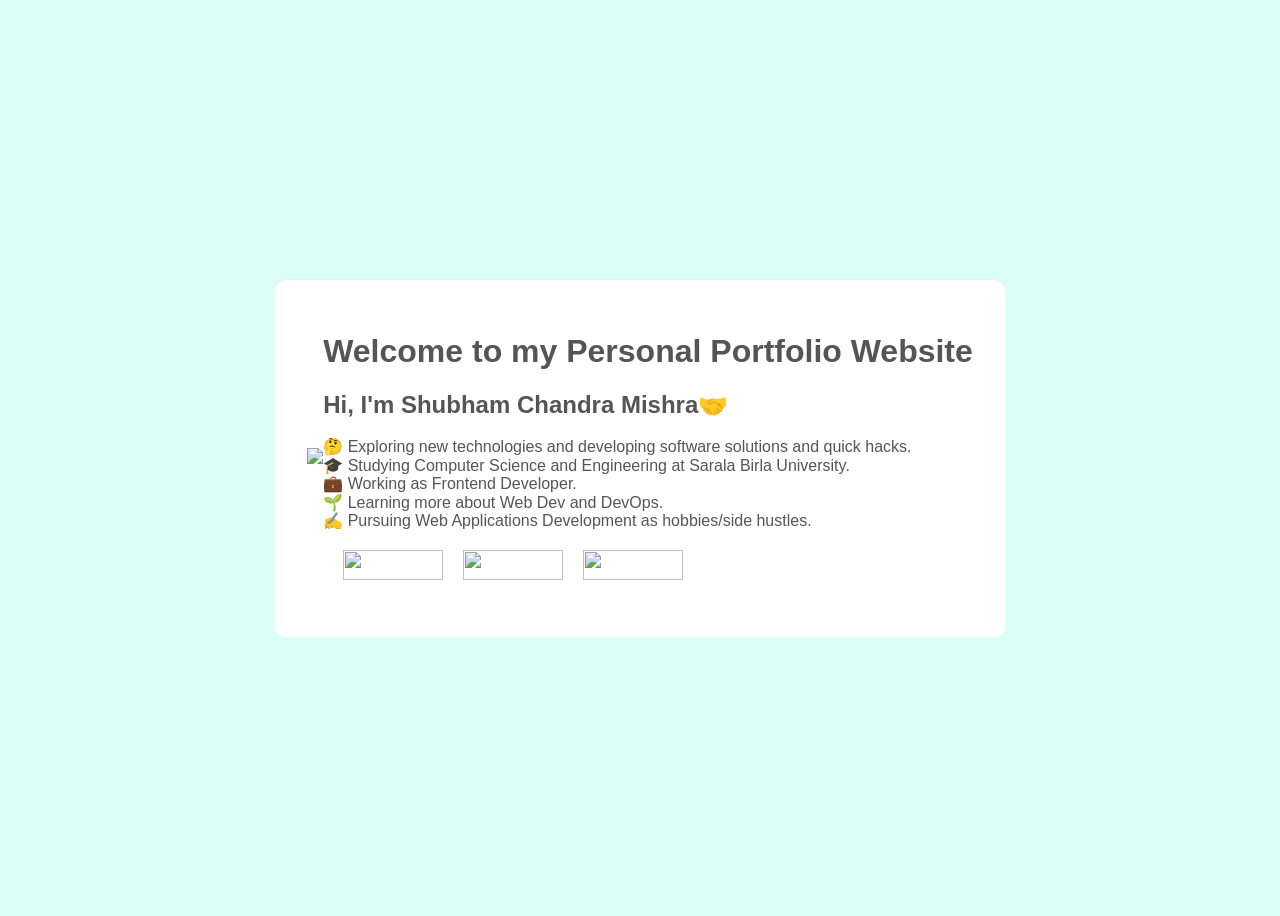
==== index.html @ 0cade4f5 "added few details" ====
<!DOCTYPE html>
<html lang="en">
  <head>
    <meta charset="UTF-8" />
    <meta http-equiv="X-UA-Compatible" content="IE=edge" />
    <meta name="viewport" content="width=device-width, initial-scale=1.0" />

    <title>Personal Portfolio Website</title>
    <link rel="stylesheet" href="./main.css" />
  </head>
  <body>
    <div class="container">
       <div>
      <img
        src="https://assets.website-files.com/627f635fb401680bbec761ef/6284c4f41a07d438a6ef1f34_Memoji_2.png"
      />
      </div>
      <div>
        <h1>Welcome to my Personal Portfolio Website</h1>
        <h2>Hi, I'm Shubham Chandra Mishra🤝</h2>
        <p>
          🤔 Exploring new technologies and developing software solutions and
          quick hacks.<br />
          🎓 Studying Computer Science and Engineering at Sarala Birla
          University.<br />
          💼 Working as Frontend Developer.<br />
          🌱 Learning more about Web Dev and DevOps.<br />
          ✍️ Pursuing Web Applications Development as hobbies/side hustles.
        </p>
        <div class="socialLinks">
        <a href="https://github.com/scmishra-cse" style="text-decoration: none; margin-right: 20px;">
          <img
            height="30"
            width="100"
            src="https://img.shields.io/badge/-GitHub-333333?style=flat&logo=github"
          >
        </a>
        
        <a href="https://www.linkedin.com/in/shubham-chandra-mishra-6200567250/" style="text-decoration: none; margin-right: 20px;">
          <img
            height="30"
            width="100"
            src="https://img.shields.io/badge/-Linkedin-333333?style=flat&logo=linkedin"
          >
        </a>
        <a href="https://twitter.com/shubh6200" style="text-decoration: none; margin-right: 20px;">
          <img
            height="30"
            width="100"
            src="https://img.shields.io/badge/-Twitter-333333?style=flat&logo=twitter"
          >
        </a>
        </div>
      </div>
    </div>
  </body>
</html>
---- main.css ----
html {
    line-height: 1.15;
    -ms-text-size-adjust: 100%;
    -webkit-text-size-adjust: 100%
}

body {
    font-size: 100%;
    color: #555;
    background: #DCFFF5;
    font-family: 'Nunito Sans', sans-serif;
    display: flex;
    justify-content: center;
    align-items: center;
    height: 100vh;
}

 .container{
    background-color: #fff;
    border-radius: 10px;
    box-shadow: inset 0 1px 1px rgba(0, 0, 0, 0.075);
    display: flex;
    justify-content: center;
    padding: 2rem;
    margin: 1em;
    align-items: center;
 }
 .socialLinks{
    display: flex;
    flex-direction: row;
    margin: 20px;
    justify-content:flex-start ;
 }
 @media (max-width: 600px) {
    .container {
        display: flex;
        flex-direction: column;
        margin: 1em;
    }
    .socialLinks{
        display: flex;
        flex-direction: column;
        justify-content: space-between;
        align-items: center;
    }
  }
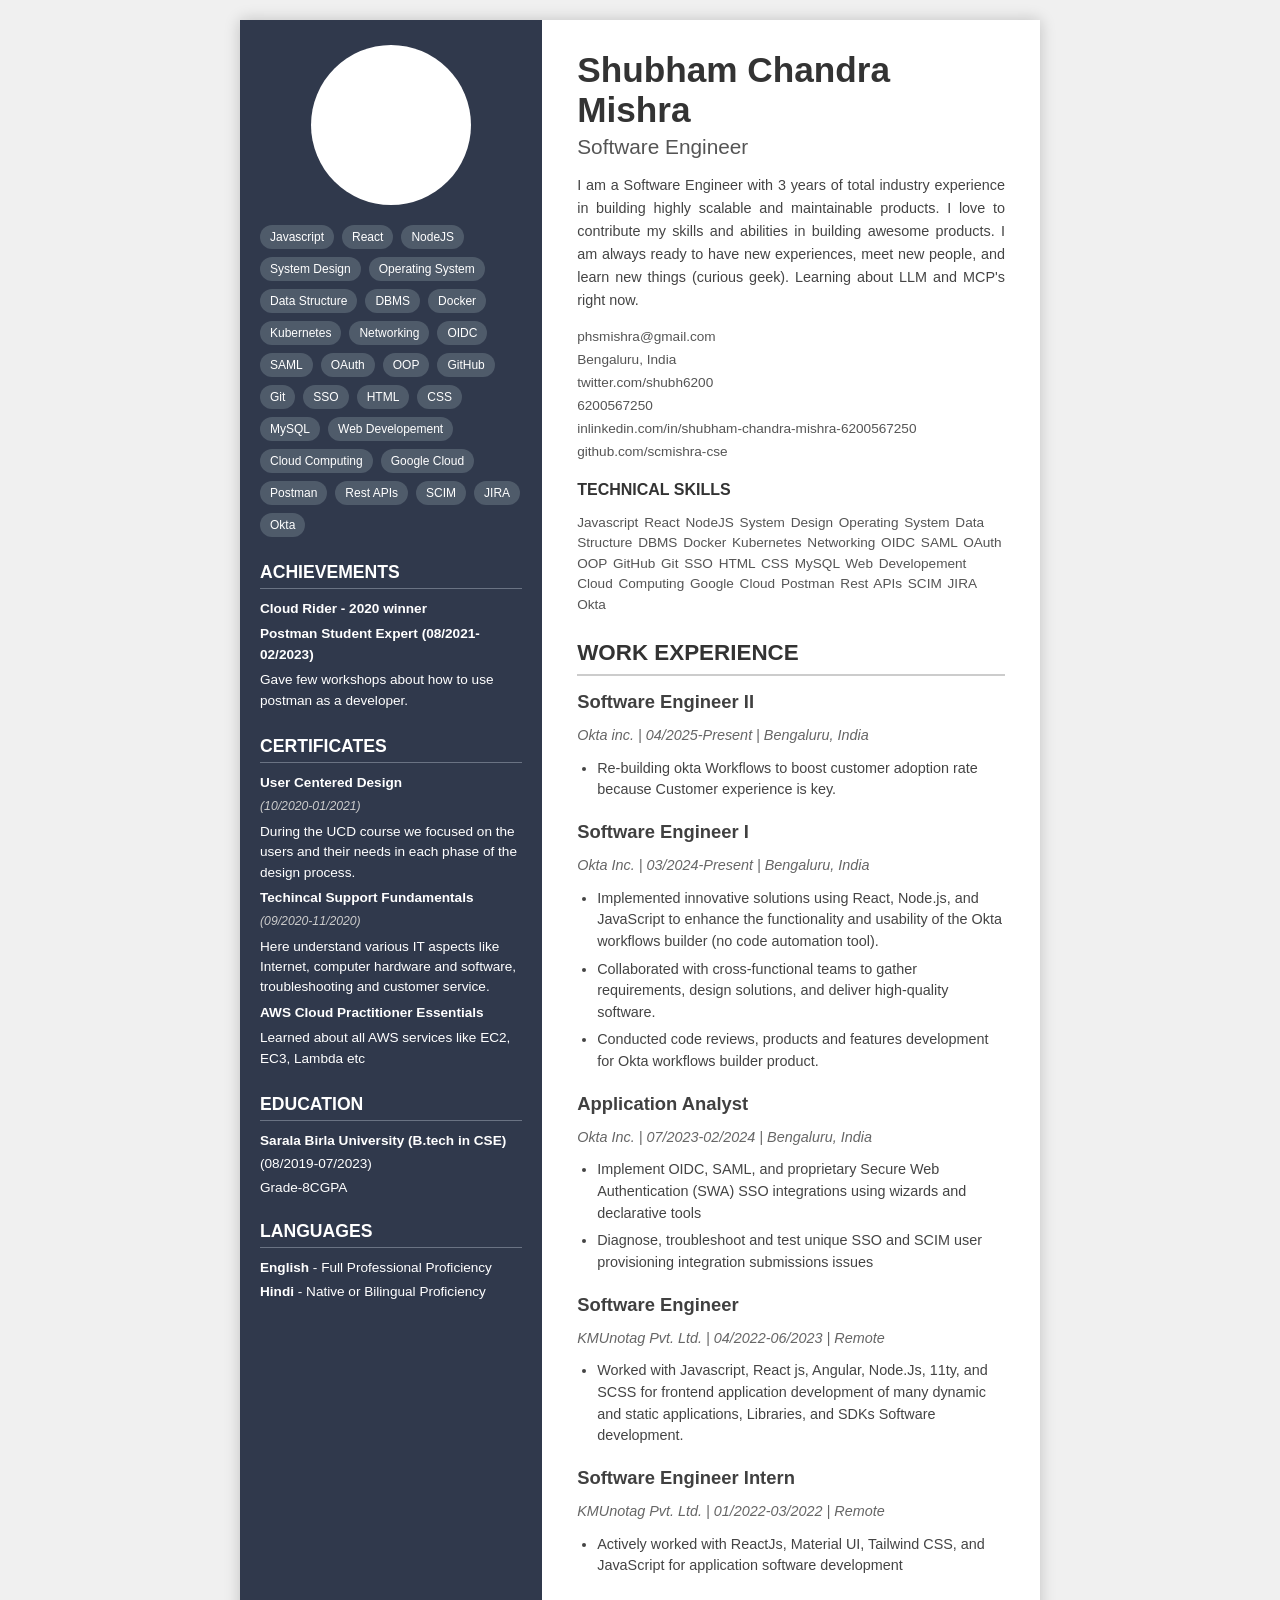
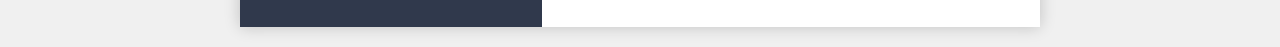
==== commit 4863ba23: "Update index.html" ====
--- a/index.html
+++ b/index.html
@@ -1,57 +1,351 @@
 <!DOCTYPE html>
 <html lang="en">
-  <head>
-    <meta charset="UTF-8" />
-    <meta http-equiv="X-UA-Compatible" content="IE=edge" />
-    <meta name="viewport" content="width=device-width, initial-scale=1.0" />
-
-    <title>Personal Portfolio Website</title>
-    <link rel="stylesheet" href="./main.css" />
-  </head>
-  <body>
-    <div class="container">
-       <div>
-      <img
-        src="https://assets.website-files.com/627f635fb401680bbec761ef/6284c4f41a07d438a6ef1f34_Memoji_2.png"
-      />
-      </div>
-      <div>
-        <h1>Welcome to my Personal Portfolio Website</h1>
-        <h2>Hi, I'm Shubham Chandra Mishra🤝</h2>
-        <p>
-          🤔 Exploring new technologies and developing software solutions and
-          quick hacks.<br />
-          🎓 Studying Computer Science and Engineering at Sarala Birla
-          University.<br />
-          💼 Working as Frontend Developer.<br />
-          🌱 Learning more about Web Dev and DevOps.<br />
-          ✍️ Pursuing Web Applications Development as hobbies/side hustles.
-        </p>
-        <div class="socialLinks">
-        <a href="https://github.com/scmishra-cse" style="text-decoration: none; margin-right: 20px;">
-          <img
-            height="30"
-            width="100"
-            src="https://img.shields.io/badge/-GitHub-333333?style=flat&logo=github"
-          >
-        </a>
-        
-        <a href="https://www.linkedin.com/in/shubham-chandra-mishra-6200567250/" style="text-decoration: none; margin-right: 20px;">
-          <img
-            height="30"
-            width="100"
-            src="https://img.shields.io/badge/-Linkedin-333333?style=flat&logo=linkedin"
-          >
-        </a>
-        <a href="https://twitter.com/shubh6200" style="text-decoration: none; margin-right: 20px;">
-          <img
-            height="30"
-            width="100"
-            src="https://img.shields.io/badge/-Twitter-333333?style=flat&logo=twitter"
-          >
-        </a>
+<head>
+    <meta charset="UTF-8">
+    <meta name="viewport" content="width=device-width, initial-scale=1.0">
+    <title>Shubham Chandra Mishra - Resume</title>
+    <style>
+        body {
+            margin: 0;
+            padding: 0;
+            font-family: 'Arial', sans-serif;
+            background-color: #f0f0f0; /* Background for the page outside the resume */
+            display: flex;
+            justify-content: center;
+            align-items: flex-start;
+            min-height: 100vh;
+            padding-top: 20px; /* Some padding at the top */
+            padding-bottom: 20px; /* Some padding at the bottom */
+        }
+
+        .resume-container {
+            display: flex;
+            width: 800px; /* Adjust width as desired, A4 is wider but this is good for screen */
+            min-height: 900px; /* Approximate height */
+            box-shadow: 0 0 15px rgba(0, 0, 0, 0.2);
+            background-color: #ffffff; /* Fallback for right column */
+        }
+
+        .left-column {
+            background-color: #30394c; /* Dark blue-gray from PDF */
+            color: white;
+            width: 38%; /* Approximate width */
+            padding: 25px 20px;
+            display: flex;
+            flex-direction: column;
+            align-items: center;
+        }
+
+        .profile-image-container {
+            width: 160px; /* Container size */
+            height: 160px; /* Container size */
+            border-radius: 50%;
+            background-color: white; /* White circular background */
+            display: flex;
+            justify-content: center;
+            align-items: center;
+            margin-bottom: 20px;
+            overflow: hidden; /* To ensure image stays circular if it's slightly off */
+        }
+
+        .profile-image {
+            width: 150px; /* Image size, slightly smaller than container for border effect */
+            height: 150px; /* Image size */
+            border-radius: 50%;
+            object-fit: cover;
+        }
+
+        .skills-pills-container {
+            display: flex;
+            flex-wrap: wrap;
+            justify-content: flex-start; /* Align pills to the start of the container */
+            gap: 8px;
+            margin-bottom: 25px;
+            width: 100%; /* Take full width of left column */
+        }
+
+        .skill-pill {
+            background-color: #4f5b6a; /* Darker gray for badges */
+            color: white;
+            padding: 5px 10px;
+            border-radius: 15px; /* Pill shape */
+            font-size: 0.75em; /* Smaller font for pills */
+            white-space: nowrap;
+        }
+
+        .sidebar-section {
+            width: 100%;
+            margin-bottom: 20px;
+        }
+
+        .sidebar-section h2 {
+            font-size: 1.1em;
+            font-weight: bold;
+            margin-top: 0;
+            margin-bottom: 10px;
+            padding-bottom: 5px;
+            border-bottom: 1px solid #6a7383; /* Lighter border within sidebar */
+            text-align: left;
+        }
+
+        .sidebar-section p,
+        .sidebar-section ul {
+            font-size: 0.85em;
+            line-height: 1.5;
+            margin-top: 0;
+            margin-bottom: 5px;
+        }
+        .sidebar-section ul {
+            padding-left: 20px;
+            list-style-position: outside;
+        }
+        .sidebar-section ul li {
+            margin-bottom: 5px;
+        }
+        .certificate-item strong, .achievement-item strong {
+            font-weight: bold;
+            display: block;
+            margin-bottom: 3px;
+        }
+        .certificate-item em {
+            font-size: 0.9em;
+            color: #cccccc;
+        }
+
+
+        .right-column {
+            background-color: #ffffff;
+            width: 62%; /* Approximate width */
+            padding: 30px 35px;
+        }
+
+        .right-column h1 {
+            font-size: 2.2em;
+            color: #333333;
+            margin-top: 0;
+            margin-bottom: 5px;
+            font-weight: 600;
+        }
+
+        .right-column .title {
+            font-size: 1.3em;
+            color: #555555;
+            margin-top: 0;
+            margin-bottom: 15px;
+            font-weight: normal;
+        }
+
+        .right-column .summary {
+            font-size: 0.9em;
+            color: #444444;
+            line-height: 1.6;
+            margin-bottom: 15px;
+            text-align: justify;
+        }
+
+        .contact-info {
+            margin-bottom: 20px;
+        }
+        .contact-info p {
+            font-size: 0.85em;
+            color: #555555;
+            margin: 4px 0;
+            line-height: 1.4;
+        }
+
+        .technical-skills-text-block {
+            margin-bottom: 25px;
+        }
+        .technical-skills-text-block h3 {
+            font-size: 1em; /* Smaller heading for this text block */
+            color: #333333;
+            margin-bottom: 5px;
+            font-weight: bold;
+        }
+        .technical-skills-text-block p {
+            font-size: 0.85em;
+            color: #555555;
+            line-height: 1.5;
+            word-spacing: 2px;
+        }
+
+
+        .work-experience h2, .other-sections h2 { /* For potential future sections in right column */
+            font-size: 1.4em;
+            color: #333333;
+            border-bottom: 2px solid #cccccc;
+            padding-bottom: 8px;
+            margin-top: 0; /* If it's the first element or after a clear separation */
+            margin-bottom: 15px;
+            font-weight: 600;
+        }
+
+        .job-entry {
+            margin-bottom: 20px;
+        }
+
+        .job-entry h3 {
+            font-size: 1.15em;
+            color: #404040;
+            margin-top: 0;
+            margin-bottom: 3px;
+            font-weight: bold;
+        }
+
+        .job-entry .company-details {
+            font-size: 0.9em;
+            color: #666666;
+            margin-bottom: 8px;
+            font-style: italic;
+        }
+
+        .job-entry ul {
+            list-style-type: disc;
+            margin-left: 0; /* Reset margin */
+            padding-left: 20px; /* Indent list items */
+            font-size: 0.9em;
+            color: #444444;
+            line-height: 1.5;
+        }
+        .job-entry ul li {
+            margin-bottom: 6px;
+        }
+
+        .education-item p, .language-item p {
+            margin: 3px 0;
+        }
+        .education-item strong {
+            font-weight: bold;
+        }
+
+    </style>
+</head>
+<body>
+    <div class="resume-container">
+        <div class="left-column">
+            <div class="profile-image-container">
+                <img src="./profile-picture.jpeg" alt="Shubham Chandra Mishra" class="profile-image">
+            </div>
+
+            <div class="skills-pills-container">
+                <span class="skill-pill">Javascript</span><span class="skill-pill">React</span><span class="skill-pill">NodeJS</span>
+                <span class="skill-pill">System Design</span><span class="skill-pill">Operating System</span><span class="skill-pill">Data Structure</span>
+                <span class="skill-pill">DBMS</span><span class="skill-pill">Docker</span><span class="skill-pill">Kubernetes</span>
+                <span class="skill-pill">Networking</span><span class="skill-pill">OIDC</span><span class="skill-pill">SAML</span>
+                <span class="skill-pill">OAuth</span><span class="skill-pill">OOP</span><span class="skill-pill">GitHub</span>
+                <span class="skill-pill">Git</span><span class="skill-pill">SSO</span><span class="skill-pill">HTML</span>
+                <span class="skill-pill">CSS</span><span class="skill-pill">MySQL</span><span class="skill-pill">Web Developement</span>
+                <span class="skill-pill">Cloud Computing</span><span class="skill-pill">Google Cloud</span><span class="skill-pill">Postman</span>
+                <span class="skill-pill">Rest APIs</span><span class="skill-pill">SCIM</span><span class="skill-pill">JIRA</span>
+                <span class="skill-pill">Okta</span>
+            </div>
+
+            <section class="sidebar-section achievements">
+                <h2>ACHIEVEMENTS</h2>
+                <div class="sidebar-content">
+                    <p class="achievement-item"><strong>Cloud Rider - 2020 winner</strong></p>
+                    <p class="achievement-item"><strong>Postman Student Expert (08/2021-02/2023)</strong></p>
+                    <p>Gave few workshops about how to use postman as a developer.</p>
+                </div>
+            </section>
+
+            <section class="sidebar-section certificates">
+                <h2>CERTIFICATES</h2>
+                <div class="sidebar-content">
+                    <div class="certificate-item">
+                        <p><strong>User Centered Design</strong> <em>(10/2020-01/2021)</em></p>
+                        <p>During the UCD course we focused on the users and their needs in each phase of the design process.</p>
+                    </div>
+                    <div class="certificate-item">
+                        <p><strong>Techincal Support Fundamentals</strong> <em>(09/2020-11/2020)</em></p>
+                        <p>Here understand various IT aspects like Internet, computer hardware and software, troubleshooting and customer service.</p>
+                    </div>
+                     <div class="certificate-item">
+                        <p><strong>AWS Cloud Practitioner Essentials</strong></p>
+                        <p>Learned about all AWS services like EC2, EC3, Lambda etc</p>
+                    </div>
+                </div>
+            </section>
+
+            <section class="sidebar-section education">
+                <h2>EDUCATION</h2>
+                <div class="sidebar-content education-item">
+                     <p><strong>Sarala Birla University (B.tech in CSE)</strong></p>
+                     <p>(08/2019-07/2023)</p>
+                     <p>Grade-8CGPA</p>
+                </div>
+            </section>
+
+            <section class="sidebar-section languages">
+                <h2>LANGUAGES</h2>
+                <div class="sidebar-content language-item">
+                    <p><strong>English</strong> - Full Professional Proficiency</p>
+                    <p><strong>Hindi</strong> - Native or Bilingual Proficiency</p>
+                </div>
+            </section>
         </div>
-      </div>
+
+        <div class="right-column">
+            <h1>Shubham Chandra Mishra</h1>
+            <p class="title">Software Engineer</p>
+            <p class="summary">I am a Software Engineer with 3 years of total industry experience in building highly scalable and maintainable products. I love to contribute my skills and abilities in building awesome products. I am always ready to have new experiences, meet new people, and learn new things (curious geek). Learning about LLM and MCP's right now.</p>
+
+            <div class="contact-info">
+                <p>phsmishra@gmail.com</p>
+                <p>Bengaluru, India</p>
+                <p>twitter.com/shubh6200</p>
+                <p>6200567250</p>
+                <p>inlinkedin.com/in/shubham-chandra-mishra-6200567250</p>
+                <p>github.com/scmishra-cse</p>
+            </div>
+
+            <div class="technical-skills-text-block">
+                <h3>TECHNICAL SKILLS</h3>
+                <p>Javascript React NodeJS System Design Operating System Data Structure DBMS Docker Kubernetes Networking OIDC SAML OAuth OOP GitHub Git SSO HTML CSS MySQL Web Developement Cloud Computing Google Cloud Postman Rest APIs SCIM JIRA Okta</p>
+            </div>
+
+            <section class="work-experience">
+                <h2>WORK EXPERIENCE</h2>
+                <div class="job-entry">
+                    <h3>Software Engineer II</h3>
+                    <p class="company-details">Okta inc. | 04/2025-Present | Bengaluru, India</p>
+                    <ul>
+                        <li>Re-building okta Workflows to boost customer adoption rate because Customer experience is key.</li>
+                    </ul>
+                </div>
+                <div class="job-entry">
+                    <h3>Software Engineer I</h3>
+                    <p class="company-details">Okta Inc. | 03/2024-Present | Bengaluru, India</p>
+                    <ul>
+                        <li>Implemented innovative solutions using React, Node.js, and JavaScript to enhance the functionality and usability of the Okta workflows builder (no code automation tool).</li>
+                        <li>Collaborated with cross-functional teams to gather requirements, design solutions, and deliver high-quality software.</li>
+                        <li>Conducted code reviews, products and features development for Okta workflows builder product.</li>
+                    </ul>
+                </div>
+                <div class="job-entry">
+                    <h3>Application Analyst</h3>
+                    <p class="company-details">Okta Inc. | 07/2023-02/2024 | Bengaluru, India</p>
+                    <ul>
+                        <li>Implement OIDC, SAML, and proprietary Secure Web Authentication (SWA) SSO integrations using wizards and declarative tools</li>
+                        <li>Diagnose, troubleshoot and test unique SSO and SCIM user provisioning integration submissions issues</li>
+                    </ul>
+                </div>
+                 <div class="job-entry">
+                    <h3>Software Engineer</h3>
+                    <p class="company-details">KMUnotag Pvt. Ltd. | 04/2022-06/2023 | Remote</p>
+                    <ul>
+                        <li>Worked with Javascript, React js, Angular, Node.Js, 11ty, and SCSS for frontend application development of many dynamic and static applications, Libraries, and SDKs Software development.</li>
+                    </ul>
+                </div>
+                 <div class="job-entry">
+                    <h3>Software Engineer Intern</h3>
+                    <p class="company-details">KMUnotag Pvt. Ltd. | 01/2022-03/2022 | Remote</p>
+                    <ul>
+                        <li>Actively worked with ReactJs, Material UI, Tailwind CSS, and JavaScript for application software development</li>
+                    </ul>
+                </div>
+            </section>
+        </div>
     </div>
-  </body>
+</body>
 </html>
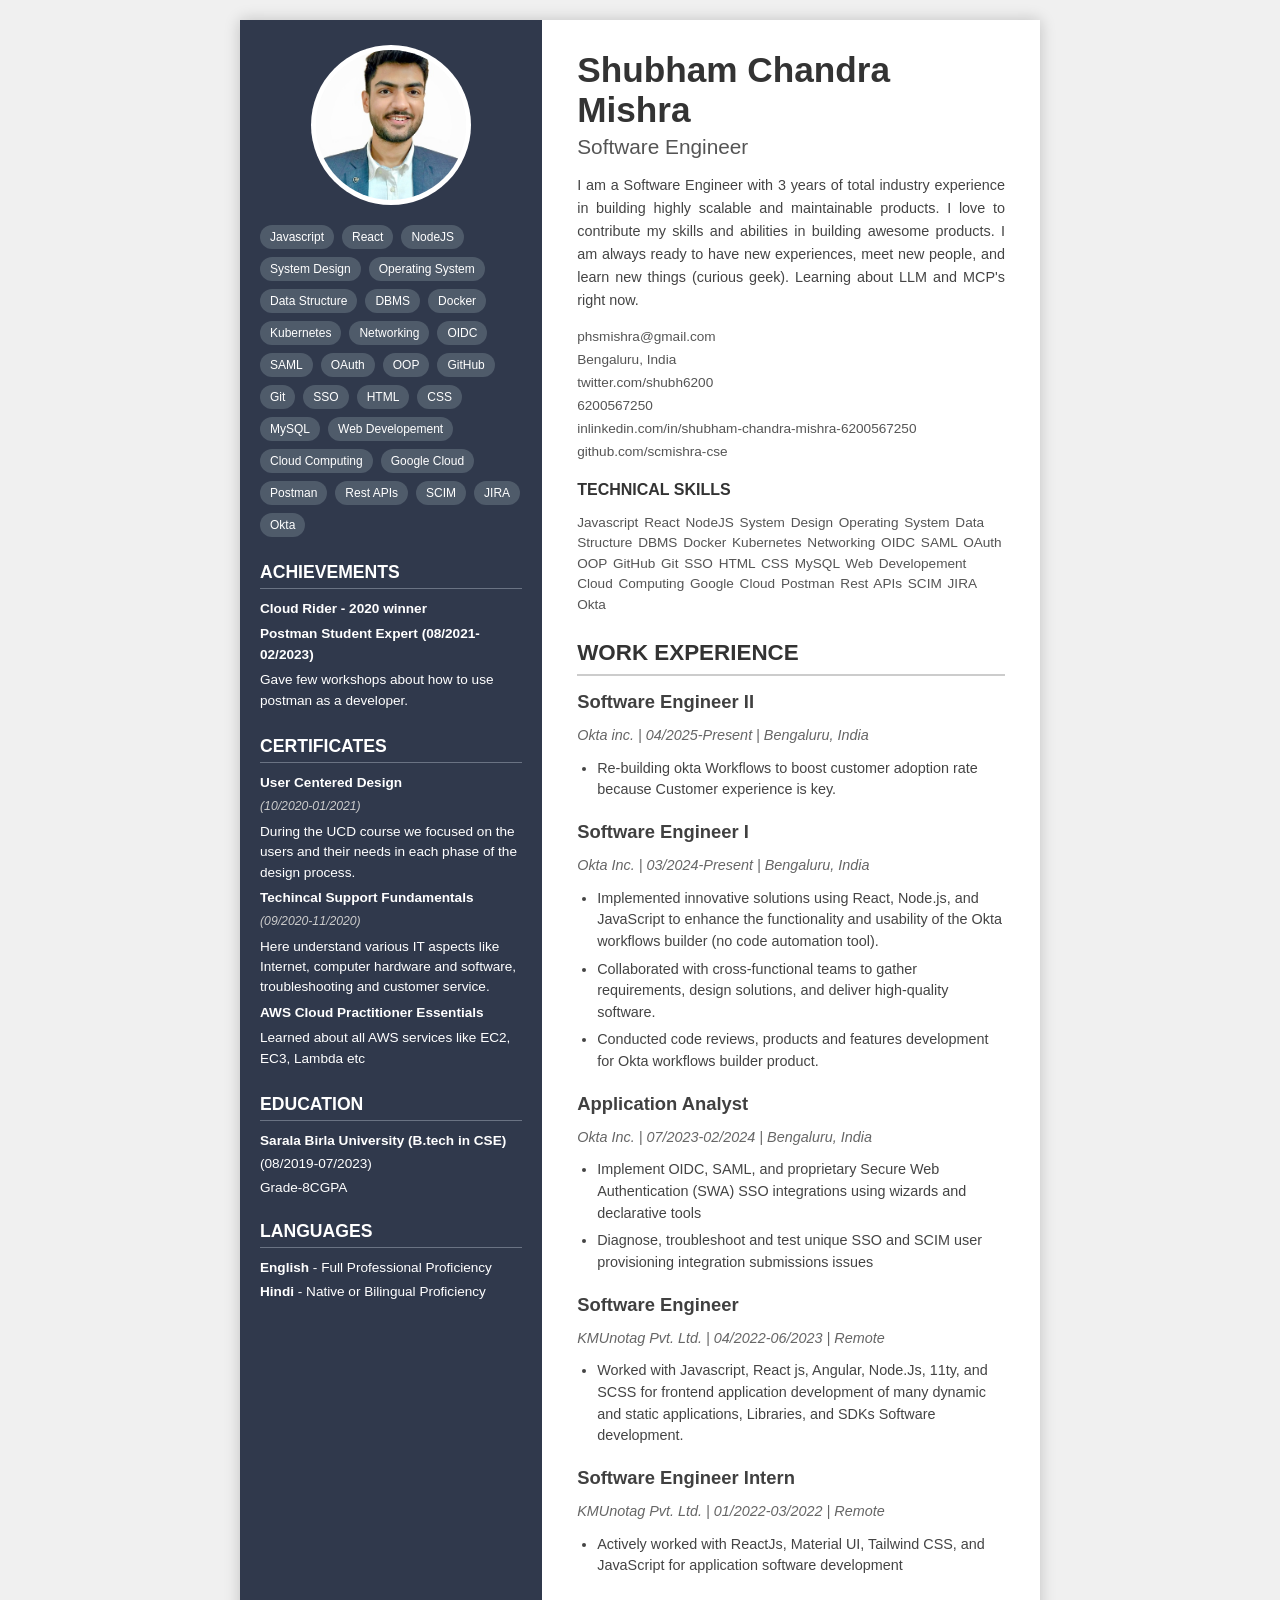
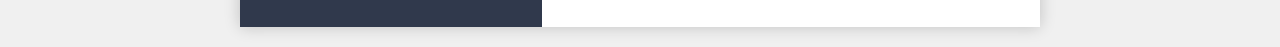
==== commit 1c9facec: "Update index.html" ====
--- a/index.html
+++ b/index.html
@@ -224,7 +224,7 @@
     <div class="resume-container">
         <div class="left-column">
             <div class="profile-image-container">
-                <img src="./profile-picture.jpeg" alt="Shubham Chandra Mishra" class="profile-image">
+                <img src="./profile-picture" alt="Shubham Chandra Mishra" class="profile-image">
             </div>
 
             <div class="skills-pills-container">
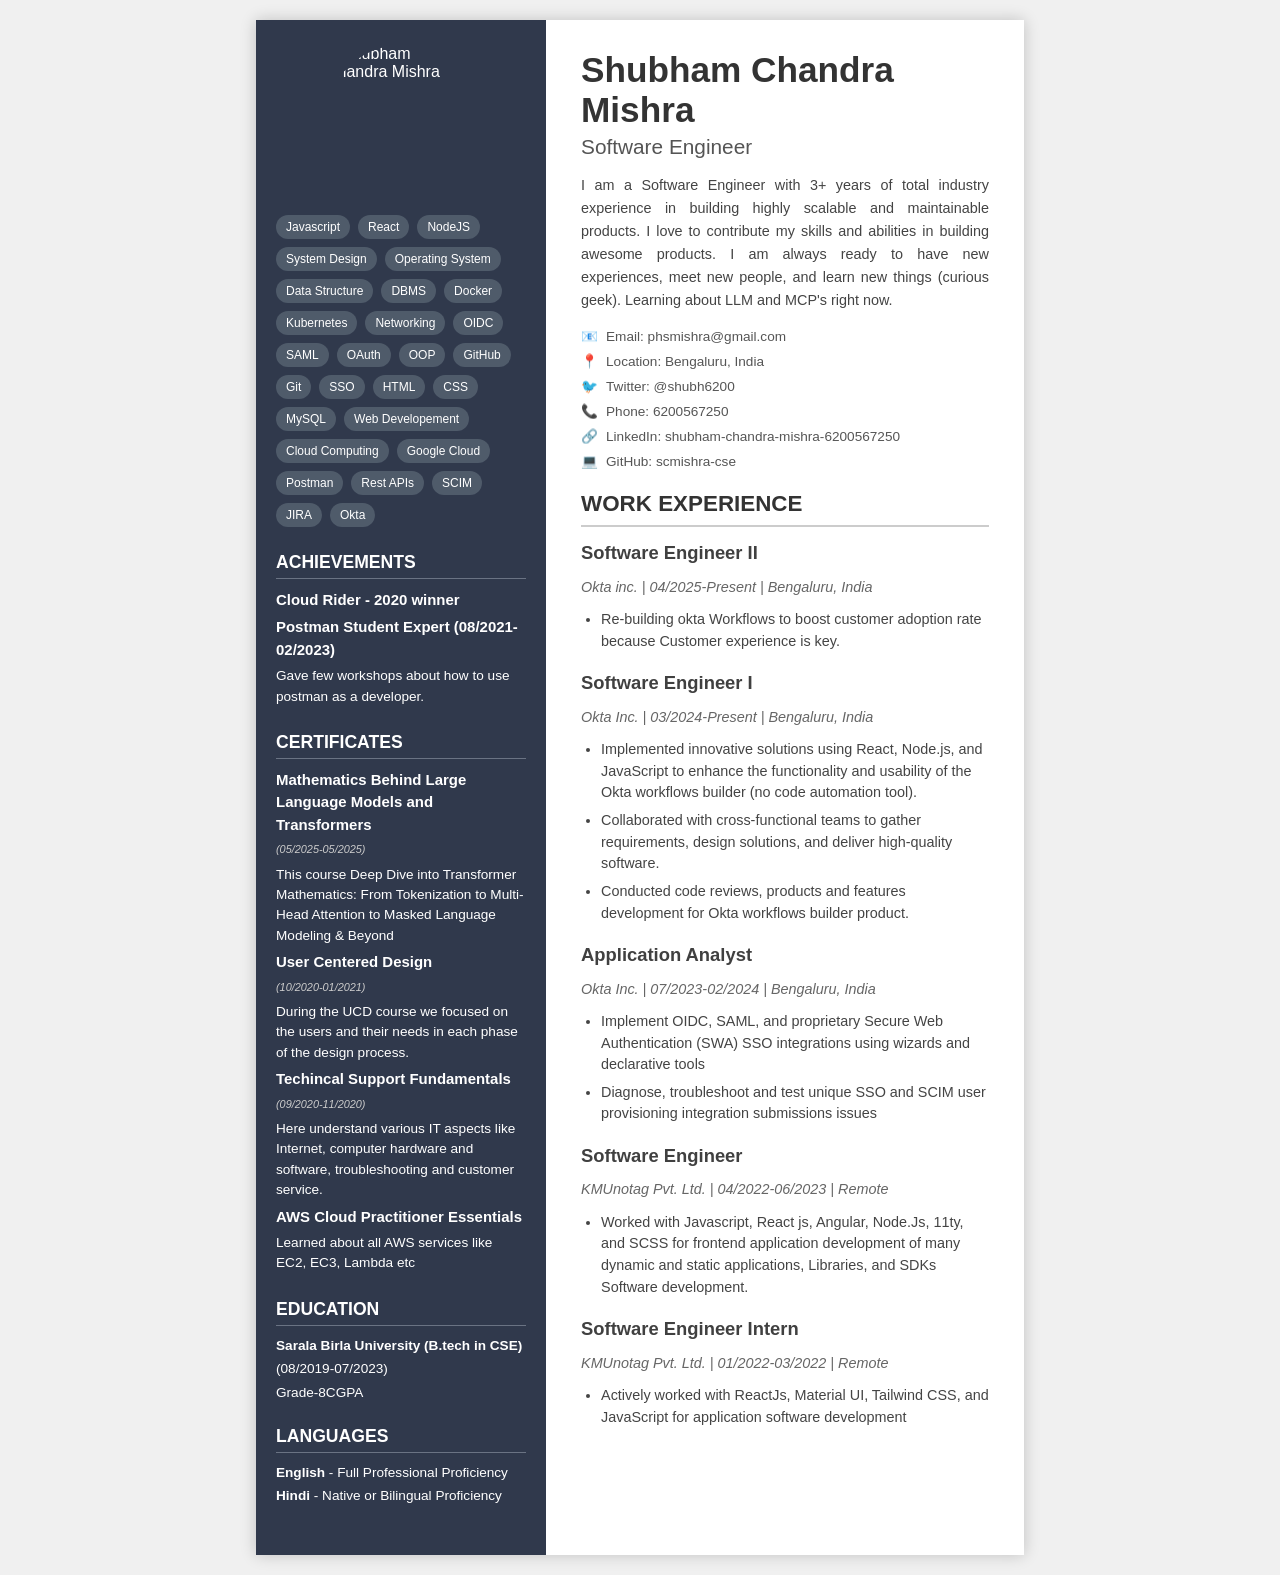
==== commit 9f3ec3a2: "Update index.html" ====
--- a/index.html
+++ b/index.html
@@ -9,27 +9,27 @@
             margin: 0;
             padding: 0;
             font-family: 'Arial', sans-serif;
-            background-color: #f0f0f0; /* Background for the page outside the resume */
+            background-color: #f0f0f0;
             display: flex;
             justify-content: center;
             align-items: flex-start;
             min-height: 100vh;
-            padding-top: 20px; /* Some padding at the top */
-            padding-bottom: 20px; /* Some padding at the bottom */
+            padding-top: 20px;
+            padding-bottom: 20px;
         }
 
         .resume-container {
             display: flex;
-            width: 800px; /* Adjust width as desired, A4 is wider but this is good for screen */
-            min-height: 900px; /* Approximate height */
+            width: 60vw;
+            min-height: 900px;
             box-shadow: 0 0 15px rgba(0, 0, 0, 0.2);
-            background-color: #ffffff; /* Fallback for right column */
+            background-color: #ffffff;
         }
 
         .left-column {
-            background-color: #30394c; /* Dark blue-gray from PDF */
+            background-color: #30394c;
             color: white;
-            width: 38%; /* Approximate width */
+            width: 38%;
             padding: 25px 20px;
             display: flex;
             flex-direction: column;
@@ -37,39 +37,39 @@
         }
 
         .profile-image-container {
-            width: 160px; /* Container size */
-            height: 160px; /* Container size */
+            width: 150px; /* Adjusted size */
+            height: 150px; /* Adjusted size */
             border-radius: 50%;
-            background-color: white; /* White circular background */
+            /* background-color: white; */ /* Removed to eliminate the white "border" effect */
             display: flex;
             justify-content: center;
             align-items: center;
             margin-bottom: 20px;
-            overflow: hidden; /* To ensure image stays circular if it's slightly off */
+            overflow: hidden;
         }
 
         .profile-image {
-            width: 150px; /* Image size, slightly smaller than container for border effect */
-            height: 150px; /* Image size */
-            border-radius: 50%;
+            width: 100%; /* Image fills the container */
+            height: 100%; /* Image fills the container */
+            border-radius: 50%; /* Ensures the image itself is circular */
             object-fit: cover;
         }
 
         .skills-pills-container {
             display: flex;
             flex-wrap: wrap;
-            justify-content: flex-start; /* Align pills to the start of the container */
+            justify-content: flex-start;
             gap: 8px;
             margin-bottom: 25px;
-            width: 100%; /* Take full width of left column */
+            width: 100%;
         }
 
         .skill-pill {
-            background-color: #4f5b6a; /* Darker gray for badges */
+            background-color: #4f5b6a;
             color: white;
             padding: 5px 10px;
-            border-radius: 15px; /* Pill shape */
-            font-size: 0.75em; /* Smaller font for pills */
+            border-radius: 15px;
+            font-size: 0.75em;
             white-space: nowrap;
         }
 
@@ -84,7 +84,7 @@
             margin-top: 0;
             margin-bottom: 10px;
             padding-bottom: 5px;
-            border-bottom: 1px solid #6a7383; /* Lighter border within sidebar */
+            border-bottom: 1px solid #6a7383;
             text-align: left;
         }
 
@@ -106,16 +106,18 @@
             font-weight: bold;
             display: block;
             margin-bottom: 3px;
+font-size: 1.1em;
+
+
         }
         .certificate-item em {
-            font-size: 0.9em;
+            font-size: 0.8em;
             color: #cccccc;
         }
-
 
         .right-column {
             background-color: #ffffff;
-            width: 62%; /* Approximate width */
+            width: 62%;
             padding: 30px 35px;
         }
 
@@ -149,33 +151,26 @@
         .contact-info p {
             font-size: 0.85em;
             color: #555555;
-            margin: 4px 0;
+            margin: 6px 0; /* Adjusted margin for better spacing */
             line-height: 1.4;
         }
-
-        .technical-skills-text-block {
-            margin-bottom: 25px;
-        }
-        .technical-skills-text-block h3 {
-            font-size: 1em; /* Smaller heading for this text block */
-            color: #333333;
-            margin-bottom: 5px;
-            font-weight: bold;
-        }
-        .technical-skills-text-block p {
-            font-size: 0.85em;
-            color: #555555;
-            line-height: 1.5;
-            word-spacing: 2px;
-        }
-
-
-        .work-experience h2, .other-sections h2 { /* For potential future sections in right column */
+        .contact-info a {
+            color: #555555; /* Or a specific link color like #007bff */
+            text-decoration: none; /* Removes underline, add back if preferred */
+        }
+        .contact-info a:hover {
+            text-decoration: underline; /* Underline on hover for better UX */
+        }
+        .contact-info .icon {
+            margin-right: 8px; /* Space between icon and text */
+        }
+
+        .work-experience h2 {
             font-size: 1.4em;
             color: #333333;
             border-bottom: 2px solid #cccccc;
             padding-bottom: 8px;
-            margin-top: 0; /* If it's the first element or after a clear separation */
+            margin-top: 0;
             margin-bottom: 15px;
             font-weight: 600;
         }
@@ -201,8 +196,8 @@
 
         .job-entry ul {
             list-style-type: disc;
-            margin-left: 0; /* Reset margin */
-            padding-left: 20px; /* Indent list items */
+            margin-left: 0;
+            padding-left: 20px;
             font-size: 0.9em;
             color: #444444;
             line-height: 1.5;
@@ -224,7 +219,7 @@
     <div class="resume-container">
         <div class="left-column">
             <div class="profile-image-container">
-                <img src="./profile-picture" alt="Shubham Chandra Mishra" class="profile-image">
+                <img src="./profile-picture.jpg" alt="Shubham Chandra Mishra" class="profile-image">
             </div>
 
             <div class="skills-pills-container">
@@ -252,10 +247,15 @@
             <section class="sidebar-section certificates">
                 <h2>CERTIFICATES</h2>
                 <div class="sidebar-content">
-                    <div class="certificate-item">
+    <div class="certificate-item">
+                        <p><strong>Mathematics Behind Large Language Models and Transformers</strong> <em>(05/2025-05/2025)</em></p>
+                        <p>This course Deep Dive into Transformer Mathematics: From Tokenization to Multi-Head Attention to Masked Language Modeling & Beyond</p>
+                    </div>
+<div class="certificate-item">
                         <p><strong>User Centered Design</strong> <em>(10/2020-01/2021)</em></p>
                         <p>During the UCD course we focused on the users and their needs in each phase of the design process.</p>
                     </div>
+
                     <div class="certificate-item">
                         <p><strong>Techincal Support Fundamentals</strong> <em>(09/2020-11/2020)</em></p>
                         <p>Here understand various IT aspects like Internet, computer hardware and software, troubleshooting and customer service.</p>
@@ -288,20 +288,15 @@
         <div class="right-column">
             <h1>Shubham Chandra Mishra</h1>
             <p class="title">Software Engineer</p>
-            <p class="summary">I am a Software Engineer with 3 years of total industry experience in building highly scalable and maintainable products. I love to contribute my skills and abilities in building awesome products. I am always ready to have new experiences, meet new people, and learn new things (curious geek). Learning about LLM and MCP's right now.</p>
+            <p class="summary">I am a Software Engineer with 3+ years of total industry experience in building highly scalable and maintainable products. I love to contribute my skills and abilities in building awesome products. I am always ready to have new experiences, meet new people, and learn new things (curious geek). Learning about LLM and MCP's right now.</p>
 
             <div class="contact-info">
-                <p>phsmishra@gmail.com</p>
-                <p>Bengaluru, India</p>
-                <p>twitter.com/shubh6200</p>
-                <p>6200567250</p>
-                <p>inlinkedin.com/in/shubham-chandra-mishra-6200567250</p>
-                <p>github.com/scmishra-cse</p>
-            </div>
-
-            <div class="technical-skills-text-block">
-                <h3>TECHNICAL SKILLS</h3>
-                <p>Javascript React NodeJS System Design Operating System Data Structure DBMS Docker Kubernetes Networking OIDC SAML OAuth OOP GitHub Git SSO HTML CSS MySQL Web Developement Cloud Computing Google Cloud Postman Rest APIs SCIM JIRA Okta</p>
+                <p><a href="mailto:phsmishra@gmail.com"><span class="icon">📧</span>Email: phsmishra@gmail.com</a></p>
+                <p><span class="icon">📍</span>Location: Bengaluru, India</p>
+                <p><a href="https://twitter.com/shubh6200" target="_blank" rel="noopener noreferrer"><span class="icon">🐦</span>Twitter: @shubh6200</a></p>
+                <p><a href="tel:6200567250"><span class="icon">📞</span>Phone: 6200567250</a></p>
+                <p><a href="https://linkedin.com/in/shubham-chandra-mishra-6200567250" target="_blank" rel="noopener noreferrer"><span class="icon">🔗</span>LinkedIn: shubham-chandra-mishra-6200567250</a></p>
+                <p><a href="https://github.com/scmishra-cse" target="_blank" rel="noopener noreferrer"><span class="icon">💻</span>GitHub: scmishra-cse</a></p>
             </div>
 
             <section class="work-experience">
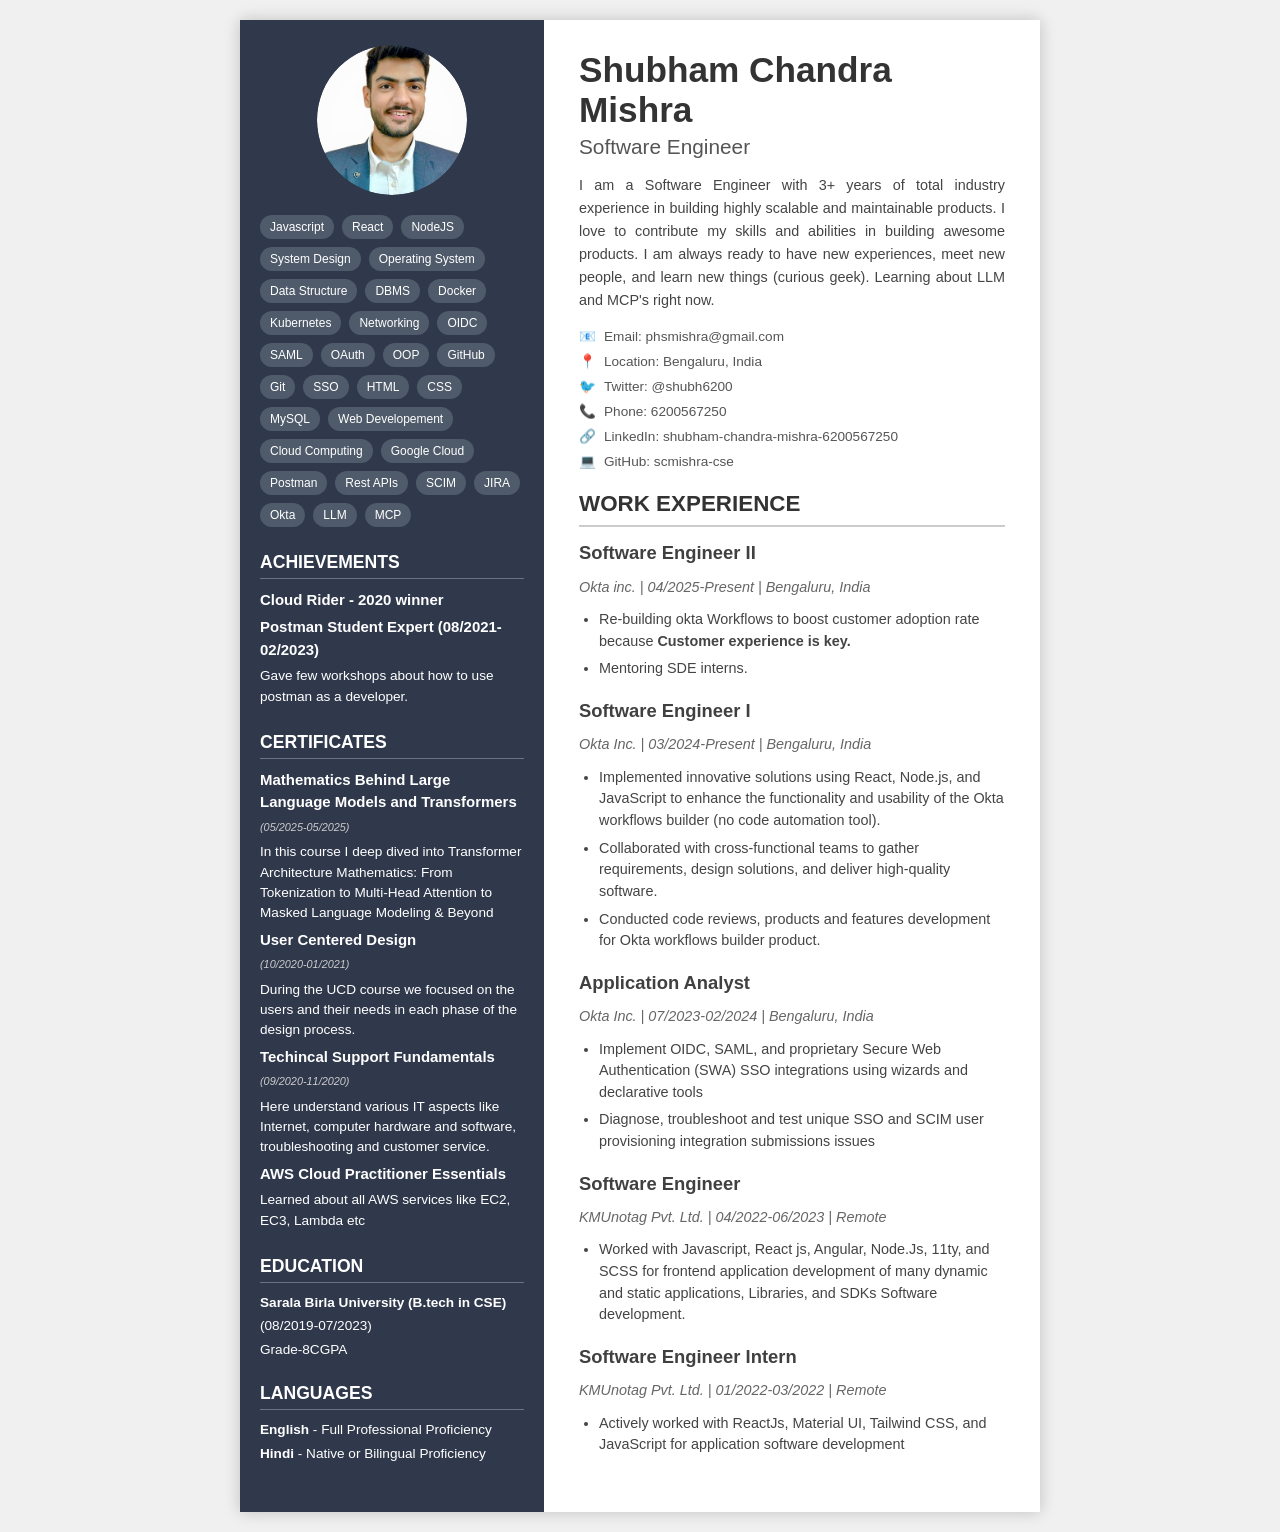
==== commit 825b4fbe: "Update index.html" ====
--- a/index.html
+++ b/index.html
@@ -2,8 +2,9 @@
 <html lang="en">
 <head>
     <meta charset="UTF-8">
-    <meta name="viewport" content="width=device-width, initial-scale=1.0">
+    <meta name="viewport" content="width=device-width, initial-scale=1.0">    
     <title>Shubham Chandra Mishra - Resume</title>
+    <link rel="icon" type="image/jpeg" href="./profile-picture">
     <style>
         body {
             margin: 0;
@@ -12,18 +13,19 @@
             background-color: #f0f0f0;
             display: flex;
             justify-content: center;
-            align-items: flex-start;
+            align-items: flex-start; /* Aligns resume to top if page is taller */
             min-height: 100vh;
             padding-top: 20px;
             padding-bottom: 20px;
+            box-sizing: border-box;
         }
 
         .resume-container {
             display: flex;
-            width: 60vw;
-            min-height: 900px;
+            width: 800px; /* Desktop width */
+            min-height: 900px; /* Desktop min-height */
             box-shadow: 0 0 15px rgba(0, 0, 0, 0.2);
-            background-color: #ffffff;
+            background-color: #ffffff; /* Fallback, actual BG by columns */
         }
 
         .left-column {
@@ -34,13 +36,13 @@
             display: flex;
             flex-direction: column;
             align-items: center;
+            box-sizing: border-box;
         }
 
         .profile-image-container {
-            width: 150px; /* Adjusted size */
-            height: 150px; /* Adjusted size */
+            width: 150px;
+            height: 150px;
             border-radius: 50%;
-            /* background-color: white; */ /* Removed to eliminate the white "border" effect */
             display: flex;
             justify-content: center;
             align-items: center;
@@ -49,16 +51,16 @@
         }
 
         .profile-image {
-            width: 100%; /* Image fills the container */
-            height: 100%; /* Image fills the container */
-            border-radius: 50%; /* Ensures the image itself is circular */
+            width: 100%;
+            height: 100%;
+            border-radius: 50%;
             object-fit: cover;
         }
 
         .skills-pills-container {
             display: flex;
             flex-wrap: wrap;
-            justify-content: flex-start;
+            justify-content: flex-start; /* Aligns to left on desktop */
             gap: 8px;
             margin-bottom: 25px;
             width: 100%;
@@ -106,9 +108,7 @@
             font-weight: bold;
             display: block;
             margin-bottom: 3px;
-font-size: 1.1em;
-
-
+font-size: 1.1em
         }
         .certificate-item em {
             font-size: 0.8em;
@@ -119,6 +119,7 @@
             background-color: #ffffff;
             width: 62%;
             padding: 30px 35px;
+            box-sizing: border-box;
         }
 
         .right-column h1 {
@@ -151,18 +152,19 @@
         .contact-info p {
             font-size: 0.85em;
             color: #555555;
-            margin: 6px 0; /* Adjusted margin for better spacing */
+            margin: 6px 0;
             line-height: 1.4;
+            word-break: break-word; /* Helps prevent overflow with long links */
         }
         .contact-info a {
-            color: #555555; /* Or a specific link color like #007bff */
-            text-decoration: none; /* Removes underline, add back if preferred */
+            color: #555555;
+            text-decoration: none;
         }
         .contact-info a:hover {
-            text-decoration: underline; /* Underline on hover for better UX */
+            text-decoration: underline;
         }
         .contact-info .icon {
-            margin-right: 8px; /* Space between icon and text */
+            margin-right: 8px;
         }
 
         .work-experience h2 {
@@ -213,13 +215,97 @@
             font-weight: bold;
         }
 
+        /* Responsive adjustments for mobile devices */
+        @media (max-width: 768px) {
+            body {
+                padding-top: 0;
+                padding-bottom: 0;
+            }
+
+            .resume-container {
+                flex-direction: column; /* Stack columns vertically */
+                width: 100%; /* Full width for mobile */
+                min-height: 100vh; /* At least full viewport height */
+                box-shadow: none; /* Remove shadow for full-width mobile view */
+            }
+
+            .left-column,
+            .right-column {
+                width: 100%; /* Make columns take full width */
+                padding: 20px; /* Unified padding for mobile */
+            }
+
+            .right-column {
+                 /* Ensures consistent padding even if first element has margin-top:0 */
+                padding-top: 25px; /* Add a bit of space above right column content when stacked */
+            }
+
+            .profile-image-container {
+                width: 120px; /* Slightly smaller profile image */
+                height: 120px;
+                margin-top: 10px; /* Add some space at the top of the left column */
+            }
+
+            .skills-pills-container {
+                justify-content: center; /* Center skill pills for a cleaner look on mobile */
+            }
+
+            .right-column h1 {
+                font-size: 1.9em; /* Adjust heading font size */
+            }
+
+            .right-column .title {
+                font-size: 1.15em; /* Adjust title font size */
+            }
+
+            .sidebar-section h2,
+            .work-experience h2 {
+                font-size: 1.1em; /* Adjust section heading font sizes */
+            }
+
+            .right-column .summary,
+            .sidebar-section p,
+            .sidebar-section ul,
+            .contact-info p,
+            .job-entry .company-details,
+            .job-entry ul {
+                font-size: 0.9em; /* Slightly larger base font for readability on mobile */
+            }
+            .skill-pill {
+                font-size: 0.8em;
+            }
+        }
+         @media (max-width: 480px) { /* Further adjustments for very small screens */
+            .right-column h1 {
+                font-size: 1.7em;
+            }
+            .right-column .title {
+                font-size: 1.05em;
+            }
+            .sidebar-section p,
+            .sidebar-section ul,
+            .contact-info p,
+            .job-entry .company-details,
+            .job-entry ul,
+            .right-column .summary {
+                font-size: 0.85em; /* Ensure text isn't too tiny */
+            }
+            .profile-image-container {
+                width: 100px;
+                height: 100px;
+            }
+            .left-column, .right-column {
+                padding: 15px; /* Reduce padding on very small screens */
+            }
+        }
+
     </style>
 </head>
 <body>
     <div class="resume-container">
         <div class="left-column">
             <div class="profile-image-container">
-                <img src="./profile-picture.jpg" alt="Shubham Chandra Mishra" class="profile-image">
+                <img src="./profile-picture" alt="Shubham Chandra Mishra" class="profile-image">
             </div>
 
             <div class="skills-pills-container">
@@ -232,7 +318,7 @@
                 <span class="skill-pill">CSS</span><span class="skill-pill">MySQL</span><span class="skill-pill">Web Developement</span>
                 <span class="skill-pill">Cloud Computing</span><span class="skill-pill">Google Cloud</span><span class="skill-pill">Postman</span>
                 <span class="skill-pill">Rest APIs</span><span class="skill-pill">SCIM</span><span class="skill-pill">JIRA</span>
-                <span class="skill-pill">Okta</span>
+                <span class="skill-pill">Okta</span><span class="skill-pill">LLM</span><span class="skill-pill">MCP</span>
             </div>
 
             <section class="sidebar-section achievements">
@@ -247,15 +333,15 @@
             <section class="sidebar-section certificates">
                 <h2>CERTIFICATES</h2>
                 <div class="sidebar-content">
-    <div class="certificate-item">
+ <div class="certificate-item">
                         <p><strong>Mathematics Behind Large Language Models and Transformers</strong> <em>(05/2025-05/2025)</em></p>
-                        <p>This course Deep Dive into Transformer Mathematics: From Tokenization to Multi-Head Attention to Masked Language Modeling & Beyond</p>
+                        <p>In this course I deep dived into Transformer Architecture Mathematics: From Tokenization to Multi-Head Attention to Masked Language Modeling & Beyond</p>
                     </div>
 <div class="certificate-item">
+                    <div class="certificate-item">
                         <p><strong>User Centered Design</strong> <em>(10/2020-01/2021)</em></p>
                         <p>During the UCD course we focused on the users and their needs in each phase of the design process.</p>
                     </div>
-
                     <div class="certificate-item">
                         <p><strong>Techincal Support Fundamentals</strong> <em>(09/2020-11/2020)</em></p>
                         <p>Here understand various IT aspects like Internet, computer hardware and software, troubleshooting and customer service.</p>
@@ -305,7 +391,8 @@
                     <h3>Software Engineer II</h3>
                     <p class="company-details">Okta inc. | 04/2025-Present | Bengaluru, India</p>
                     <ul>
-                        <li>Re-building okta Workflows to boost customer adoption rate because Customer experience is key.</li>
+                        <li>Re-building okta Workflows to boost customer adoption rate because <strong> Customer experience is key.</strong></li>
+                        <li>Mentoring SDE interns.</li>
                     </ul>
                 </div>
                 <div class="job-entry">
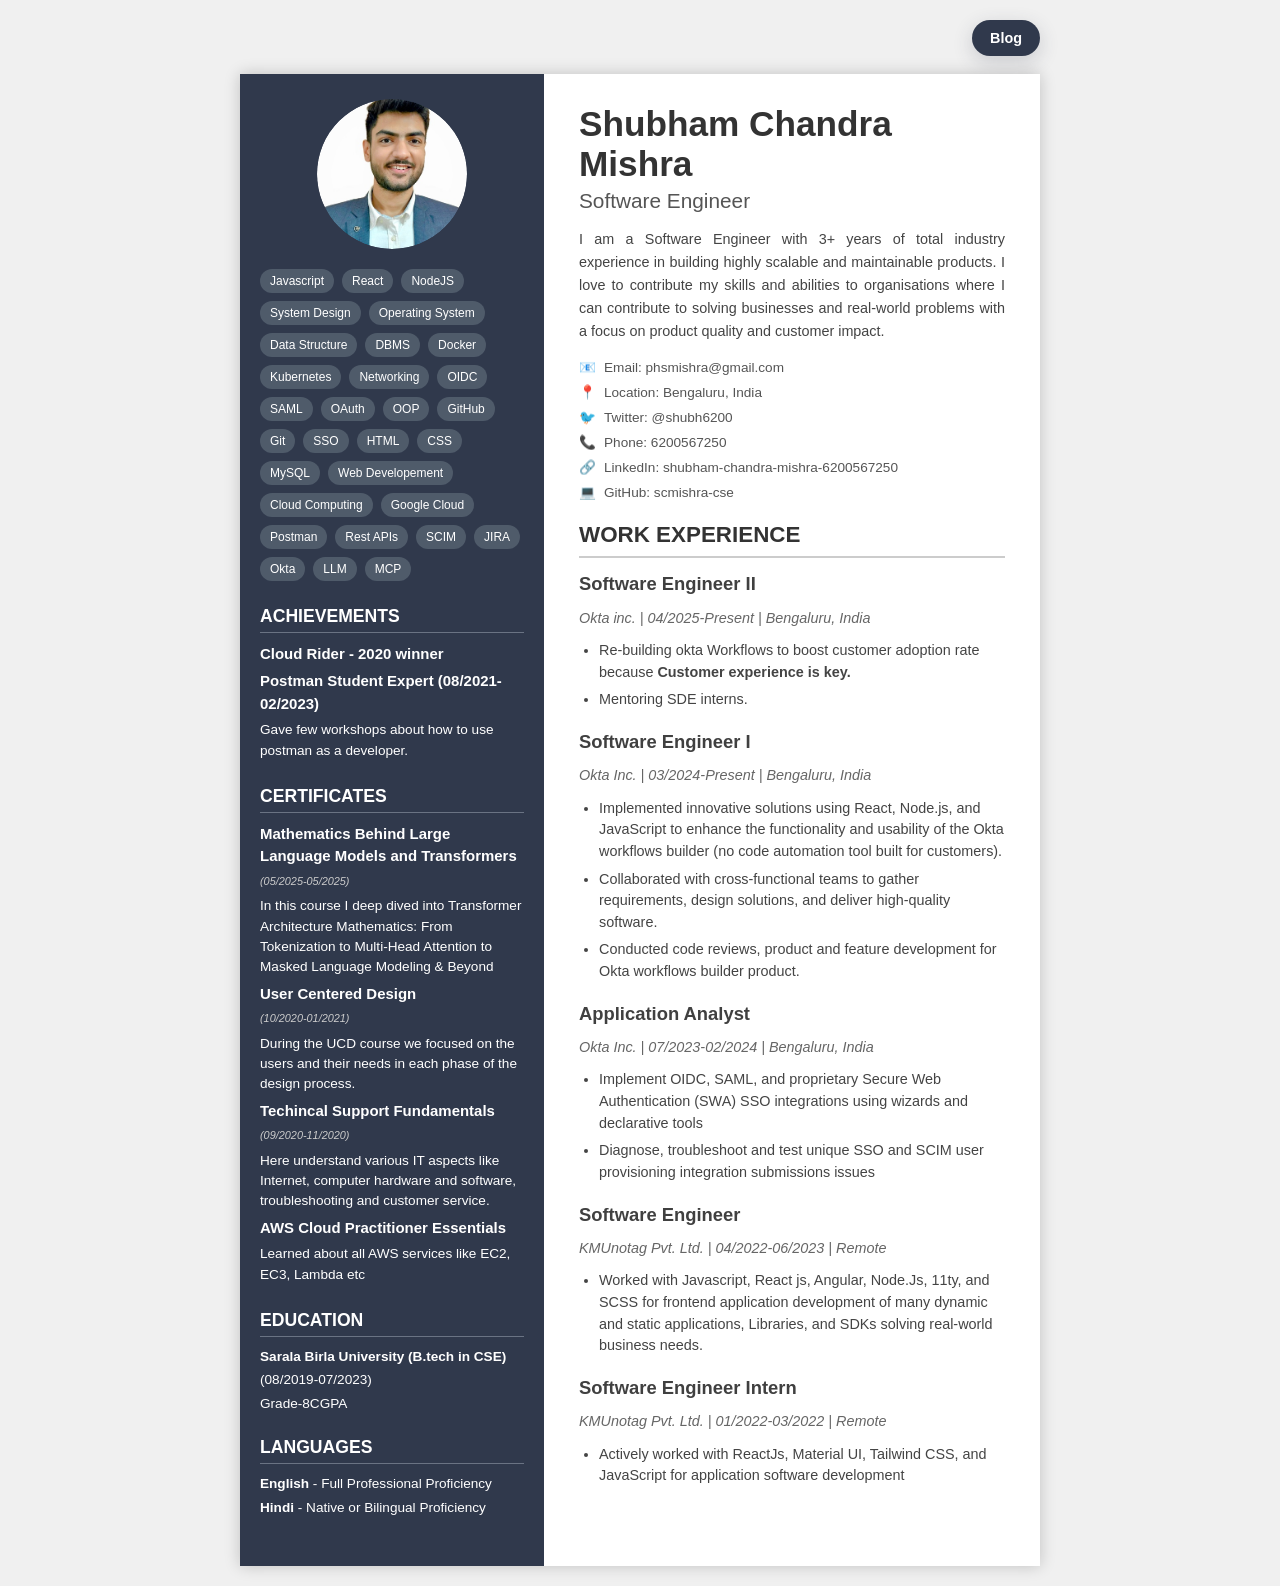
==== commit e510495e: "Add a visible Blog link on the portfolio homepage pointing to the new blog page." ====
--- a/index.html
+++ b/index.html
@@ -12,12 +12,41 @@
             font-family: 'Arial', sans-serif;
             background-color: #f0f0f0;
             display: flex;
-            justify-content: center;
-            align-items: flex-start; /* Aligns resume to top if page is taller */
+            flex-direction: column;
+            justify-content: flex-start;
+            align-items: center;
             min-height: 100vh;
             padding-top: 20px;
             padding-bottom: 20px;
             box-sizing: border-box;
+        }
+
+        .site-header {
+            width: 800px;
+            max-width: calc(100% - 24px);
+            display: flex;
+            justify-content: flex-end;
+            margin-bottom: 18px;
+        }
+
+        .blog-link {
+            display: inline-flex;
+            align-items: center;
+            gap: 8px;
+            background: #30394c;
+            color: white;
+            text-decoration: none;
+            padding: 10px 18px;
+            border-radius: 999px;
+            font-size: 0.9rem;
+            font-weight: 600;
+            box-shadow: 0 6px 20px rgba(48, 57, 76, 0.2);
+            transition: transform 0.2s ease, box-shadow 0.2s ease;
+        }
+
+        .blog-link:hover {
+            transform: translateY(-1px);
+            box-shadow: 0 10px 24px rgba(48, 57, 76, 0.26);
         }
 
         .resume-container {
@@ -108,7 +137,7 @@
             font-weight: bold;
             display: block;
             margin-bottom: 3px;
-font-size: 1.1em
+        font-size: 1.1em
         }
         .certificate-item em {
             font-size: 0.8em;
@@ -302,6 +331,10 @@
     </style>
 </head>
 <body>
+    <div class="site-header">
+        <a class="blog-link" href="./blog.html">Blog</a>
+    </div>
+
     <div class="resume-container">
         <div class="left-column">
             <div class="profile-image-container">
@@ -333,7 +366,7 @@
             <section class="sidebar-section certificates">
                 <h2>CERTIFICATES</h2>
                 <div class="sidebar-content">
- <div class="certificate-item">
+  <div class="certificate-item">
                         <p><strong>Mathematics Behind Large Language Models and Transformers</strong> <em>(05/2025-05/2025)</em></p>
                         <p>In this course I deep dived into Transformer Architecture Mathematics: From Tokenization to Multi-Head Attention to Masked Language Modeling & Beyond</p>
                     </div>
@@ -374,7 +407,7 @@
         <div class="right-column">
             <h1>Shubham Chandra Mishra</h1>
             <p class="title">Software Engineer</p>
-            <p class="summary">I am a Software Engineer with 3+ years of total industry experience in building highly scalable and maintainable products. I love to contribute my skills and abilities in building awesome products. I am always ready to have new experiences, meet new people, and learn new things (curious geek). Learning about LLM and MCP's right now.</p>
+            <p class="summary">I am a Software Engineer with 3+ years of total industry experience in building highly scalable and maintainable products. I love to contribute my skills and abilities to organisations where I can contribute to solving businesses and real-world problems with a focus on product quality and customer impact.</p>
 
             <div class="contact-info">
                 <p><a href="mailto:phsmishra@gmail.com"><span class="icon">📧</span>Email: phsmishra@gmail.com</a></p>
@@ -399,9 +432,9 @@
                     <h3>Software Engineer I</h3>
                     <p class="company-details">Okta Inc. | 03/2024-Present | Bengaluru, India</p>
                     <ul>
-                        <li>Implemented innovative solutions using React, Node.js, and JavaScript to enhance the functionality and usability of the Okta workflows builder (no code automation tool).</li>
+                        <li>Implemented innovative solutions using React, Node.js, and JavaScript to enhance the functionality and usability of the Okta workflows builder (no code automation tool built for customers).</li>
                         <li>Collaborated with cross-functional teams to gather requirements, design solutions, and deliver high-quality software.</li>
-                        <li>Conducted code reviews, products and features development for Okta workflows builder product.</li>
+                        <li>Conducted code reviews, product and feature development for Okta workflows builder product.</li>
                     </ul>
                 </div>
                 <div class="job-entry">
@@ -416,7 +449,7 @@
                     <h3>Software Engineer</h3>
                     <p class="company-details">KMUnotag Pvt. Ltd. | 04/2022-06/2023 | Remote</p>
                     <ul>
-                        <li>Worked with Javascript, React js, Angular, Node.Js, 11ty, and SCSS for frontend application development of many dynamic and static applications, Libraries, and SDKs Software development.</li>
+                        <li>Worked with Javascript, React js, Angular, Node.Js, 11ty, and SCSS for frontend application development of many dynamic and static applications, Libraries, and SDKs solving real-world business needs.</li>
                     </ul>
                 </div>
                  <div class="job-entry">
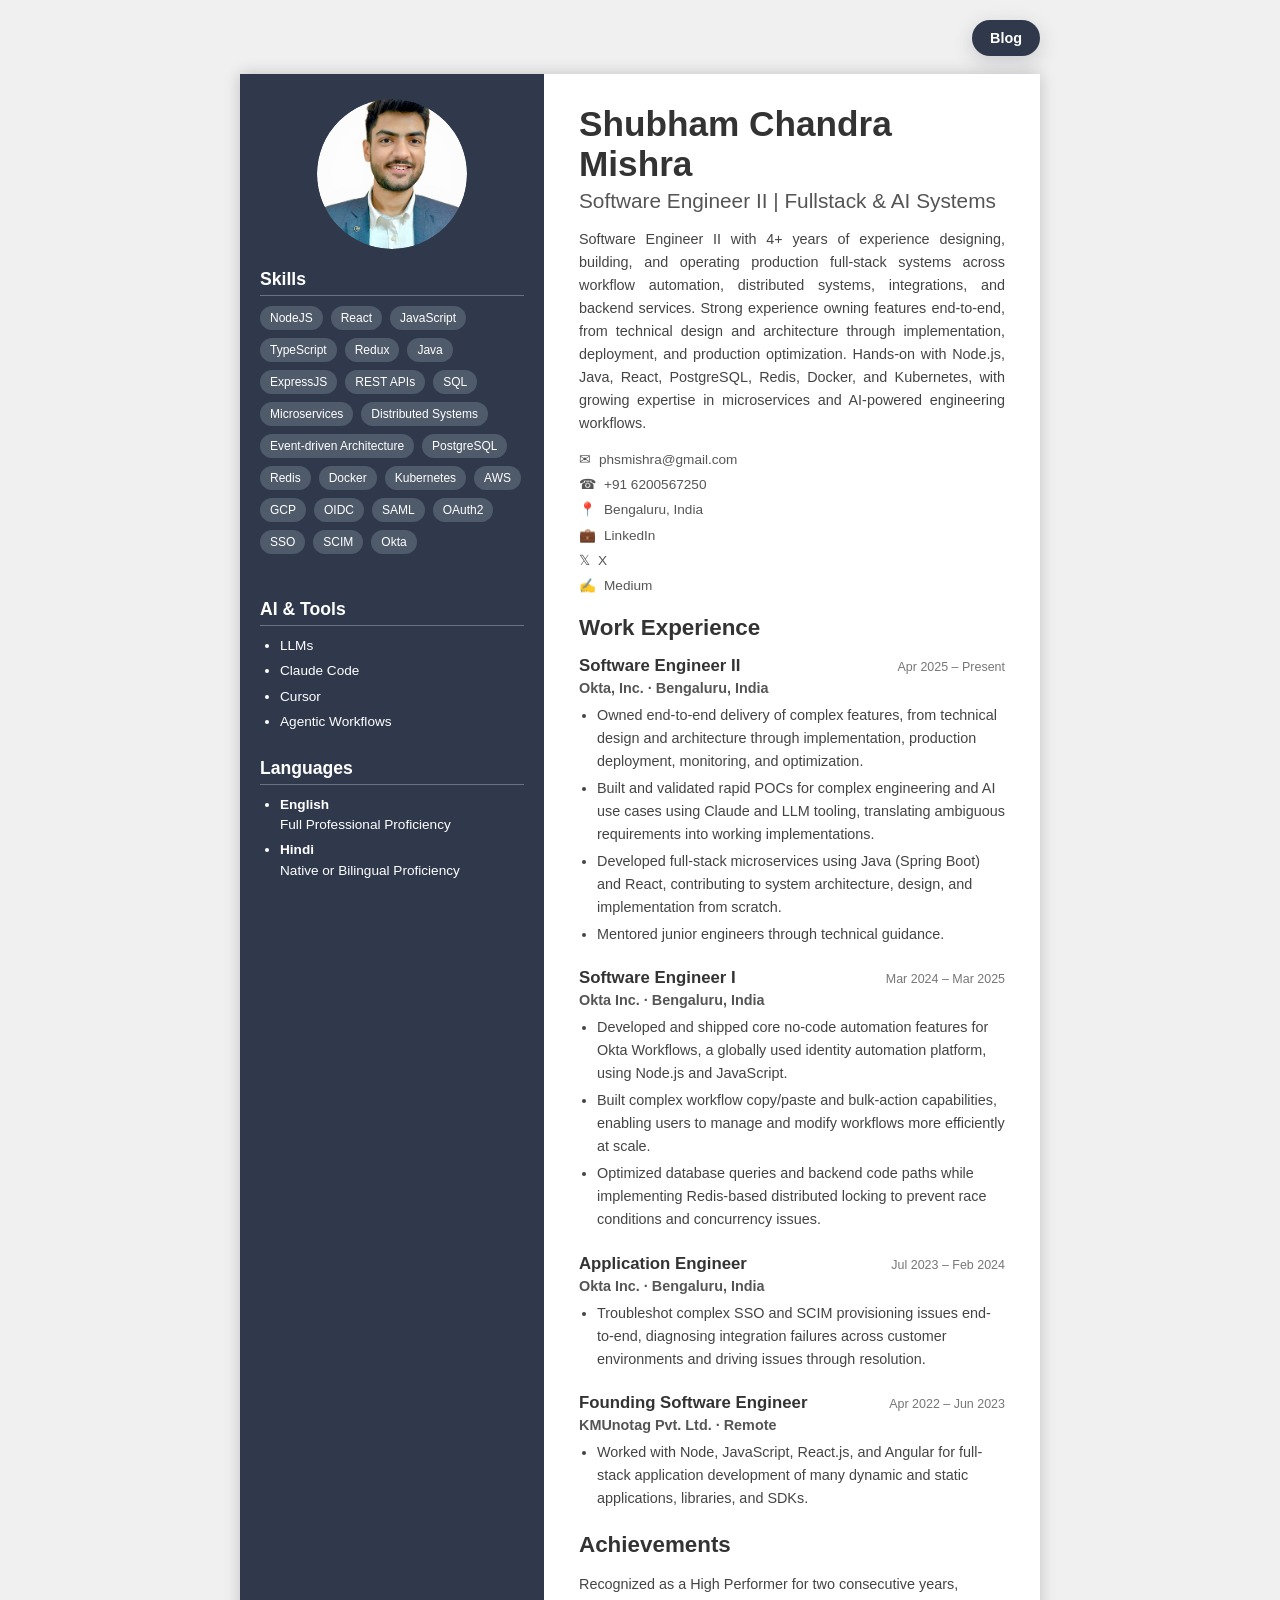
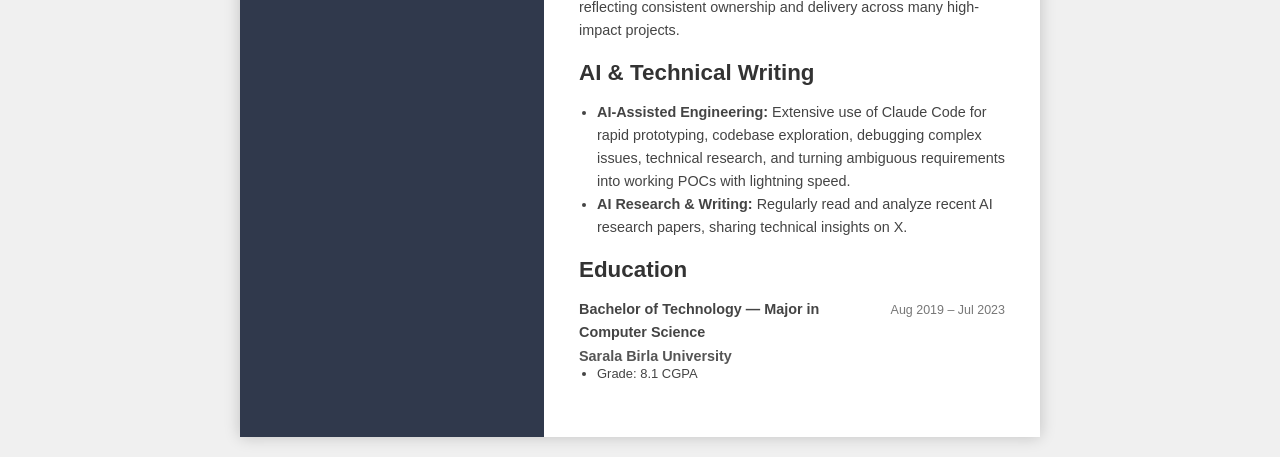
==== commit c15fd26b: "Update the resume page content to match the provided experience, skills, and details while keeping t" ====
--- a/index.html
+++ b/index.html
@@ -51,10 +51,10 @@
 
         .resume-container {
             display: flex;
-            width: 800px; /* Desktop width */
-            min-height: 900px; /* Desktop min-height */
+            width: 800px;
+            min-height: 900px;
             box-shadow: 0 0 15px rgba(0, 0, 0, 0.2);
-            background-color: #ffffff; /* Fallback, actual BG by columns */
+            background-color: #ffffff;
         }
 
         .left-column {
@@ -89,7 +89,7 @@
         .skills-pills-container {
             display: flex;
             flex-wrap: wrap;
-            justify-content: flex-start; /* Aligns to left on desktop */
+            justify-content: flex-start;
             gap: 8px;
             margin-bottom: 25px;
             width: 100%;
@@ -137,7 +137,7 @@
             font-weight: bold;
             display: block;
             margin-bottom: 3px;
-        font-size: 1.1em
+            font-size: 1.1em;
         }
         .certificate-item em {
             font-size: 0.8em;
@@ -183,7 +183,7 @@
             color: #555555;
             margin: 6px 0;
             line-height: 1.4;
-            word-break: break-word; /* Helps prevent overflow with long links */
+            word-break: break-word;
         }
         .contact-info a {
             color: #555555;
@@ -196,271 +196,265 @@
             margin-right: 8px;
         }
 
-        .work-experience h2 {
+        .work-experience h2,
+        .education h2,
+        .writing h2,
+        .awards h2 {
             font-size: 1.4em;
             color: #333333;
-            border-bottom: 2px solid #cccccc;
-            padding-bottom: 8px;
             margin-top: 0;
             margin-bottom: 15px;
+        }
+
+        .job {
+            margin-bottom: 22px;
+        }
+
+        .job-header {
+            display: flex;
+            justify-content: space-between;
+            align-items: baseline;
+            gap: 10px;
+            margin-bottom: 4px;
+        }
+
+        .job-title {
+            font-size: 1.05em;
+            font-weight: bold;
+            color: #333333;
+            margin: 0;
+        }
+
+        .company {
+            font-size: 0.9em;
+            color: #555555;
             font-weight: 600;
         }
 
-        .job-entry {
-            margin-bottom: 20px;
-        }
-
-        .job-entry h3 {
-            font-size: 1.15em;
-            color: #404040;
-            margin-top: 0;
-            margin-bottom: 3px;
-            font-weight: bold;
-        }
-
-        .job-entry .company-details {
-            font-size: 0.9em;
-            color: #666666;
-            margin-bottom: 8px;
-            font-style: italic;
-        }
-
-        .job-entry ul {
-            list-style-type: disc;
-            margin-left: 0;
-            padding-left: 20px;
+        .job-date {
+            font-size: 0.78em;
+            color: #777777;
+            white-space: nowrap;
+        }
+
+        .job ul {
+            margin: 8px 0 0 18px;
+            padding: 0;
             font-size: 0.9em;
             color: #444444;
-            line-height: 1.5;
-        }
-        .job-entry ul li {
-            margin-bottom: 6px;
-        }
-
-        .education-item p, .language-item p {
-            margin: 3px 0;
-        }
-        .education-item strong {
-            font-weight: bold;
-        }
-
-        /* Responsive adjustments for mobile devices */
-        @media (max-width: 768px) {
-            body {
-                padding-top: 0;
-                padding-bottom: 0;
+            line-height: 1.6;
+        }
+
+        .job li {
+            margin-bottom: 4px;
+        }
+
+        .section-block {
+            margin-bottom: 18px;
+        }
+
+        .section-block h3 {
+            font-size: 1.1em;
+            margin: 0 0 8px;
+            color: #333333;
+        }
+
+        .section-block p,
+        .section-block li {
+            font-size: 0.9em;
+            color: #444444;
+            line-height: 1.6;
+        }
+
+        .section-block ul {
+            margin: 0 0 0 18px;
+            padding: 0;
+        }
+
+        .strong-link {
+            color: #333333;
+            text-decoration: none;
+        }
+
+        .strong-link:hover {
+            text-decoration: underline;
+        }
+
+        @media (max-width: 820px) {
+            .resume-container {
+                flex-direction: column;
+                width: 100%;
+                max-width: 800px;
             }
-
-            .resume-container {
-                flex-direction: column; /* Stack columns vertically */
-                width: 100%; /* Full width for mobile */
-                min-height: 100vh; /* At least full viewport height */
-                box-shadow: none; /* Remove shadow for full-width mobile view */
-            }
-
             .left-column,
             .right-column {
-                width: 100%; /* Make columns take full width */
-                padding: 20px; /* Unified padding for mobile */
+                width: 100%;
             }
-
-            .right-column {
-                 /* Ensures consistent padding even if first element has margin-top:0 */
-                padding-top: 25px; /* Add a bit of space above right column content when stacked */
+            .site-header {
+                width: 100%;
+                padding: 0 12px;
+                box-sizing: border-box;
             }
-
-            .profile-image-container {
-                width: 120px; /* Slightly smaller profile image */
-                height: 120px;
-                margin-top: 10px; /* Add some space at the top of the left column */
-            }
-
-            .skills-pills-container {
-                justify-content: center; /* Center skill pills for a cleaner look on mobile */
-            }
-
-            .right-column h1 {
-                font-size: 1.9em; /* Adjust heading font size */
-            }
-
-            .right-column .title {
-                font-size: 1.15em; /* Adjust title font size */
-            }
-
-            .sidebar-section h2,
-            .work-experience h2 {
-                font-size: 1.1em; /* Adjust section heading font sizes */
-            }
-
-            .right-column .summary,
-            .sidebar-section p,
-            .sidebar-section ul,
-            .contact-info p,
-            .job-entry .company-details,
-            .job-entry ul {
-                font-size: 0.9em; /* Slightly larger base font for readability on mobile */
-            }
-            .skill-pill {
-                font-size: 0.8em;
-            }
-        }
-         @media (max-width: 480px) { /* Further adjustments for very small screens */
-            .right-column h1 {
-                font-size: 1.7em;
-            }
-            .right-column .title {
-                font-size: 1.05em;
-            }
-            .sidebar-section p,
-            .sidebar-section ul,
-            .contact-info p,
-            .job-entry .company-details,
-            .job-entry ul,
-            .right-column .summary {
-                font-size: 0.85em; /* Ensure text isn't too tiny */
-            }
-            .profile-image-container {
-                width: 100px;
-                height: 100px;
-            }
-            .left-column, .right-column {
-                padding: 15px; /* Reduce padding on very small screens */
-            }
-        }
-
+        }
     </style>
 </head>
 <body>
-    <div class="site-header">
+    <header class="site-header">
         <a class="blog-link" href="./blog.html">Blog</a>
-    </div>
+    </header>
 
     <div class="resume-container">
-        <div class="left-column">
+        <aside class="left-column">
             <div class="profile-image-container">
-                <img src="./profile-picture" alt="Shubham Chandra Mishra" class="profile-image">
+                <img class="profile-image" src="./profile-picture" alt="Shubham Chandra Mishra">
             </div>
 
-            <div class="skills-pills-container">
-                <span class="skill-pill">Javascript</span><span class="skill-pill">React</span><span class="skill-pill">NodeJS</span>
-                <span class="skill-pill">System Design</span><span class="skill-pill">Operating System</span><span class="skill-pill">Data Structure</span>
-                <span class="skill-pill">DBMS</span><span class="skill-pill">Docker</span><span class="skill-pill">Kubernetes</span>
-                <span class="skill-pill">Networking</span><span class="skill-pill">OIDC</span><span class="skill-pill">SAML</span>
-                <span class="skill-pill">OAuth</span><span class="skill-pill">OOP</span><span class="skill-pill">GitHub</span>
-                <span class="skill-pill">Git</span><span class="skill-pill">SSO</span><span class="skill-pill">HTML</span>
-                <span class="skill-pill">CSS</span><span class="skill-pill">MySQL</span><span class="skill-pill">Web Developement</span>
-                <span class="skill-pill">Cloud Computing</span><span class="skill-pill">Google Cloud</span><span class="skill-pill">Postman</span>
-                <span class="skill-pill">Rest APIs</span><span class="skill-pill">SCIM</span><span class="skill-pill">JIRA</span>
-                <span class="skill-pill">Okta</span><span class="skill-pill">LLM</span><span class="skill-pill">MCP</span>
+            <section class="sidebar-section">
+                <h2>Skills</h2>
+                <div class="skills-pills-container">
+                    <span class="skill-pill">NodeJS</span>
+                    <span class="skill-pill">React</span>
+                    <span class="skill-pill">JavaScript</span>
+                    <span class="skill-pill">TypeScript</span>
+                    <span class="skill-pill">Redux</span>
+                    <span class="skill-pill">Java</span>
+                    <span class="skill-pill">ExpressJS</span>
+                    <span class="skill-pill">REST APIs</span>
+                    <span class="skill-pill">SQL</span>
+                    <span class="skill-pill">Microservices</span>
+                    <span class="skill-pill">Distributed Systems</span>
+                    <span class="skill-pill">Event-driven Architecture</span>
+                    <span class="skill-pill">PostgreSQL</span>
+                    <span class="skill-pill">Redis</span>
+                    <span class="skill-pill">Docker</span>
+                    <span class="skill-pill">Kubernetes</span>
+                    <span class="skill-pill">AWS</span>
+                    <span class="skill-pill">GCP</span>
+                    <span class="skill-pill">OIDC</span>
+                    <span class="skill-pill">SAML</span>
+                    <span class="skill-pill">OAuth2</span>
+                    <span class="skill-pill">SSO</span>
+                    <span class="skill-pill">SCIM</span>
+                    <span class="skill-pill">Okta</span>
+                </div>
+            </section>
+
+            <section class="sidebar-section">
+                <h2>AI & Tools</h2>
+                <ul>
+                    <li>LLMs</li>
+                    <li>Claude Code</li>
+                    <li>Cursor</li>
+                    <li>Agentic Workflows</li>
+                </ul>
+            </section>
+
+            <section class="sidebar-section">
+                <h2>Languages</h2>
+                <ul>
+                    <li><strong>English</strong><br>Full Professional Proficiency</li>
+                    <li><strong>Hindi</strong><br>Native or Bilingual Proficiency</li>
+                </ul>
+            </section>
+        </aside>
+
+        <main class="right-column">
+            <h1>Shubham Chandra Mishra</h1>
+            <p class="title">Software Engineer II | Fullstack &amp; AI Systems</p>
+
+            <div class="summary">
+                Software Engineer II with 4+ years of experience designing, building, and operating production full-stack systems across workflow automation, distributed systems, integrations, and backend services. Strong experience owning features end-to-end, from technical design and architecture through implementation, deployment, and production optimization. Hands-on with Node.js, Java, React, PostgreSQL, Redis, Docker, and Kubernetes, with growing expertise in microservices and AI-powered engineering workflows.
             </div>
 
-            <section class="sidebar-section achievements">
-                <h2>ACHIEVEMENTS</h2>
-                <div class="sidebar-content">
-                    <p class="achievement-item"><strong>Cloud Rider - 2020 winner</strong></p>
-                    <p class="achievement-item"><strong>Postman Student Expert (08/2021-02/2023)</strong></p>
-                    <p>Gave few workshops about how to use postman as a developer.</p>
-                </div>
-            </section>
-
-            <section class="sidebar-section certificates">
-                <h2>CERTIFICATES</h2>
-                <div class="sidebar-content">
-  <div class="certificate-item">
-                        <p><strong>Mathematics Behind Large Language Models and Transformers</strong> <em>(05/2025-05/2025)</em></p>
-                        <p>In this course I deep dived into Transformer Architecture Mathematics: From Tokenization to Multi-Head Attention to Masked Language Modeling & Beyond</p>
+            <div class="contact-info">
+                <p><span class="icon">✉</span><a href="mailto:phsmishra@gmail.com">phsmishra@gmail.com</a></p>
+                <p><span class="icon">☎</span>+91 6200567250</p>
+                <p><span class="icon">📍</span>Bengaluru, India</p>
+                <p><span class="icon">💼</span><a href="https://www.linkedin.com/in/shubham-chandra-mishra-6200567250" target="_blank" rel="noreferrer">LinkedIn</a></p>
+                <p><span class="icon">𝕏</span><a href="https://x.com/shubh6200" target="_blank" rel="noreferrer">X</a></p>
+                <p><span class="icon">✍</span><a href="https://scmishra.medium.com/" target="_blank" rel="noreferrer">Medium</a></p>
+            </div>
+
+            <section class="work-experience">
+                <h2>Work Experience</h2>
+
+                <div class="job">
+                    <div class="job-header">
+                        <p class="job-title">Software Engineer II</p>
+                        <span class="job-date">Apr 2025 – Present</span>
                     </div>
-<div class="certificate-item">
-                    <div class="certificate-item">
-                        <p><strong>User Centered Design</strong> <em>(10/2020-01/2021)</em></p>
-                        <p>During the UCD course we focused on the users and their needs in each phase of the design process.</p>
+                    <div class="company">Okta, Inc. · Bengaluru, India</div>
+                    <ul>
+                        <li>Owned end-to-end delivery of complex features, from technical design and architecture through implementation, production deployment, monitoring, and optimization.</li>
+                        <li>Built and validated rapid POCs for complex engineering and AI use cases using Claude and LLM tooling, translating ambiguous requirements into working implementations.</li>
+                        <li>Developed full-stack microservices using Java (Spring Boot) and React, contributing to system architecture, design, and implementation from scratch.</li>
+                        <li>Mentored junior engineers through technical guidance.</li>
+                    </ul>
+                </div>
+
+                <div class="job">
+                    <div class="job-header">
+                        <p class="job-title">Software Engineer I</p>
+                        <span class="job-date">Mar 2024 – Mar 2025</span>
                     </div>
-                    <div class="certificate-item">
-                        <p><strong>Techincal Support Fundamentals</strong> <em>(09/2020-11/2020)</em></p>
-                        <p>Here understand various IT aspects like Internet, computer hardware and software, troubleshooting and customer service.</p>
+                    <div class="company">Okta Inc. · Bengaluru, India</div>
+                    <ul>
+                        <li>Developed and shipped core no-code automation features for Okta Workflows, a globally used identity automation platform, using Node.js and JavaScript.</li>
+                        <li>Built complex workflow copy/paste and bulk-action capabilities, enabling users to manage and modify workflows more efficiently at scale.</li>
+                        <li>Optimized database queries and backend code paths while implementing Redis-based distributed locking to prevent race conditions and concurrency issues.</li>
+                    </ul>
+                </div>
+
+                <div class="job">
+                    <div class="job-header">
+                        <p class="job-title">Application Engineer</p>
+                        <span class="job-date">Jul 2023 – Feb 2024</span>
                     </div>
-                     <div class="certificate-item">
-                        <p><strong>AWS Cloud Practitioner Essentials</strong></p>
-                        <p>Learned about all AWS services like EC2, EC3, Lambda etc</p>
+                    <div class="company">Okta Inc. · Bengaluru, India</div>
+                    <ul>
+                        <li>Troubleshot complex SSO and SCIM provisioning issues end-to-end, diagnosing integration failures across customer environments and driving issues through resolution.</li>
+                    </ul>
+                </div>
+
+                <div class="job">
+                    <div class="job-header">
+                        <p class="job-title">Founding Software Engineer</p>
+                        <span class="job-date">Apr 2022 – Jun 2023</span>
                     </div>
-                </div>
-            </section>
-
-            <section class="sidebar-section education">
-                <h2>EDUCATION</h2>
-                <div class="sidebar-content education-item">
-                     <p><strong>Sarala Birla University (B.tech in CSE)</strong></p>
-                     <p>(08/2019-07/2023)</p>
-                     <p>Grade-8CGPA</p>
-                </div>
-            </section>
-
-            <section class="sidebar-section languages">
-                <h2>LANGUAGES</h2>
-                <div class="sidebar-content language-item">
-                    <p><strong>English</strong> - Full Professional Proficiency</p>
-                    <p><strong>Hindi</strong> - Native or Bilingual Proficiency</p>
-                </div>
-            </section>
-        </div>
-
-        <div class="right-column">
-            <h1>Shubham Chandra Mishra</h1>
-            <p class="title">Software Engineer</p>
-            <p class="summary">I am a Software Engineer with 3+ years of total industry experience in building highly scalable and maintainable products. I love to contribute my skills and abilities to organisations where I can contribute to solving businesses and real-world problems with a focus on product quality and customer impact.</p>
-
-            <div class="contact-info">
-                <p><a href="mailto:phsmishra@gmail.com"><span class="icon">📧</span>Email: phsmishra@gmail.com</a></p>
-                <p><span class="icon">📍</span>Location: Bengaluru, India</p>
-                <p><a href="https://twitter.com/shubh6200" target="_blank" rel="noopener noreferrer"><span class="icon">🐦</span>Twitter: @shubh6200</a></p>
-                <p><a href="tel:6200567250"><span class="icon">📞</span>Phone: 6200567250</a></p>
-                <p><a href="https://linkedin.com/in/shubham-chandra-mishra-6200567250" target="_blank" rel="noopener noreferrer"><span class="icon">🔗</span>LinkedIn: shubham-chandra-mishra-6200567250</a></p>
-                <p><a href="https://github.com/scmishra-cse" target="_blank" rel="noopener noreferrer"><span class="icon">💻</span>GitHub: scmishra-cse</a></p>
-            </div>
-
-            <section class="work-experience">
-                <h2>WORK EXPERIENCE</h2>
-                <div class="job-entry">
-                    <h3>Software Engineer II</h3>
-                    <p class="company-details">Okta inc. | 04/2025-Present | Bengaluru, India</p>
+                    <div class="company">KMUnotag Pvt. Ltd. · Remote</div>
                     <ul>
-                        <li>Re-building okta Workflows to boost customer adoption rate because <strong> Customer experience is key.</strong></li>
-                        <li>Mentoring SDE interns.</li>
+                        <li>Worked with Node, JavaScript, React.js, and Angular for full-stack application development of many dynamic and static applications, libraries, and SDKs.</li>
                     </ul>
                 </div>
-                <div class="job-entry">
-                    <h3>Software Engineer I</h3>
-                    <p class="company-details">Okta Inc. | 03/2024-Present | Bengaluru, India</p>
+            </section>
+
+            <section class="awards section-block">
+                <h2>Achievements</h2>
+                <p>Recognized as a High Performer for two consecutive years, reflecting consistent ownership and delivery across many high-impact projects.</p>
+            </section>
+
+            <section class="writing section-block">
+                <h2>AI &amp; Technical Writing</h2>
+                <ul>
+                    <li><strong>AI-Assisted Engineering:</strong> Extensive use of Claude Code for rapid prototyping, codebase exploration, debugging complex issues, technical research, and turning ambiguous requirements into working POCs with lightning speed.</li>
+                    <li><strong>AI Research &amp; Writing:</strong> Regularly read and analyze recent AI research papers, sharing technical insights on X.</li>
+                </ul>
+            </section>
+
+            <section class="education section-block">
+                <h2>Education</h2>
+                <div class="job">
+                    <div class="job-header">
+                        <p class="job-title">Bachelor of Technology — Major in Computer Science</p>
+                        <span class="job-date">Aug 2019 – Jul 2023</span>
+                    </div>
+                    <div class="company">Sarala Birla University</div>
                     <ul>
-                        <li>Implemented innovative solutions using React, Node.js, and JavaScript to enhance the functionality and usability of the Okta workflows builder (no code automation tool built for customers).</li>
-                        <li>Collaborated with cross-functional teams to gather requirements, design solutions, and deliver high-quality software.</li>
-                        <li>Conducted code reviews, product and feature development for Okta workflows builder product.</li>
+                        <li>Grade: 8.1 CGPA</li>
                     </ul>
                 </div>
-                <div class="job-entry">
-                    <h3>Application Analyst</h3>
-                    <p class="company-details">Okta Inc. | 07/2023-02/2024 | Bengaluru, India</p>
-                    <ul>
-                        <li>Implement OIDC, SAML, and proprietary Secure Web Authentication (SWA) SSO integrations using wizards and declarative tools</li>
-                        <li>Diagnose, troubleshoot and test unique SSO and SCIM user provisioning integration submissions issues</li>
-                    </ul>
-                </div>
-                 <div class="job-entry">
-                    <h3>Software Engineer</h3>
-                    <p class="company-details">KMUnotag Pvt. Ltd. | 04/2022-06/2023 | Remote</p>
-                    <ul>
-                        <li>Worked with Javascript, React js, Angular, Node.Js, 11ty, and SCSS for frontend application development of many dynamic and static applications, Libraries, and SDKs solving real-world business needs.</li>
-                    </ul>
-                </div>
-                 <div class="job-entry">
-                    <h3>Software Engineer Intern</h3>
-                    <p class="company-details">KMUnotag Pvt. Ltd. | 01/2022-03/2022 | Remote</p>
-                    <ul>
-                        <li>Actively worked with ReactJs, Material UI, Tailwind CSS, and JavaScript for application software development</li>
-                    </ul>
-                </div>
-            </section>
-        </div>
+            </section>
+        </main>
     </div>
 </body>
 </html>
